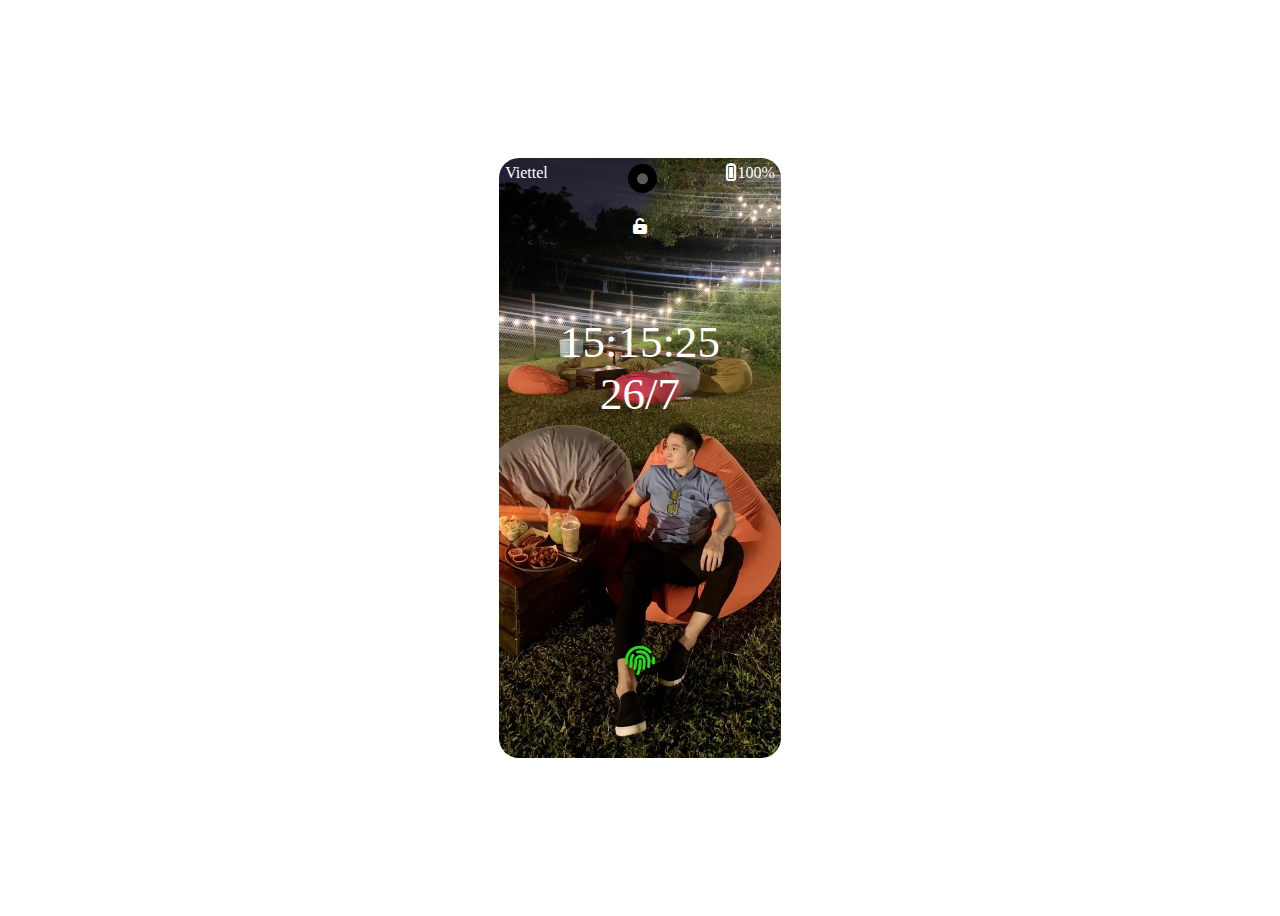
==== index.html @ b7e92d09 "Dien thoai sam sung a50s" ====
<!DOCTYPE html>
<html lang="en">

<head>
    <meta charset="UTF-8">
    <meta name="viewport" content="width=device-width, initial-scale=1.0">
    <title>sam sung A50s</title>
    <link rel="stylesheet" href="index.css">
    <link rel="stylesheet" href="https://cdnjs.cloudflare.com/ajax/libs/font-awesome/6.4.2/css/all.min.css">
</head>

<body>
    <div id="ssA50s">


        <div class="header">
            <div class="tenNhaMang">Viettel</div>
            <div class="taiTho"></div>
            <div class="cotSong-phanTramPin"><i class="fa-solid fa-battery-full"></i> 100%</div>
        </div>



        <div class="iconKhoa"><i class="fa-solid fa-unlock-keyhole"></i></div>
        <div id="clock"></div>
        <div class="vanTay">
            <i class="fa-solid fa-fingerprint"></i>
        </div> 
      
    </div>

    <script src="index.js"></script>
</body>

</html>
---- index.css ----
body{
    display: flex;
    justify-content: center;
    align-items: center;
    height: 100vh;
    color:white;
}
#ssA50s{
    height:158.5mm;
    width:74.5mm;
    background-image: url('img/baiDaSongHong.jpg');
    background-position: center;
    background-size: cover;
    border-radius: 20px;
}
.header{
    display: flex;
    justify-content: space-between;
    padding:6px;
}

.header .taiTho{
    background-color: black;
    height: 0.75cm;
    width: 0.75cm;
    border-radius: 50%;
    position: relative;
}
.header .taiTho:after{
    content: '';
    position: absolute;
    background-color: rgba(255, 255, 255, 0.356);
    height: 0.3cm;
    width: 0.3cm;
    border-radius: 50%;
    top:50%;
    transform: translateY(-50%);
    left:30%;
}
.cotSong-phanTramPin{
    position: relative;
}
.fa-battery-full{
    position: absolute;
    transform: rotate(-90deg);
    right:35px;
}
.iconKhoa{
    text-align: center;
    margin: 0.5cm;
}
.Oclock{
    text-align: center;
    font-size: 300px;
}

#clock {
    color: rgb(255, 255, 255);
    font-size: 45px;
    text-align: center;
    margin-top: 80px;
}
.vanTay{
    position: relative;
    display: flex;
    justify-content: center;
}
.vanTay .fa-fingerprint{
    position: absolute;
    top: 6cm;
    font-size: 30px;
    color:rgb(40, 219, 34);
}
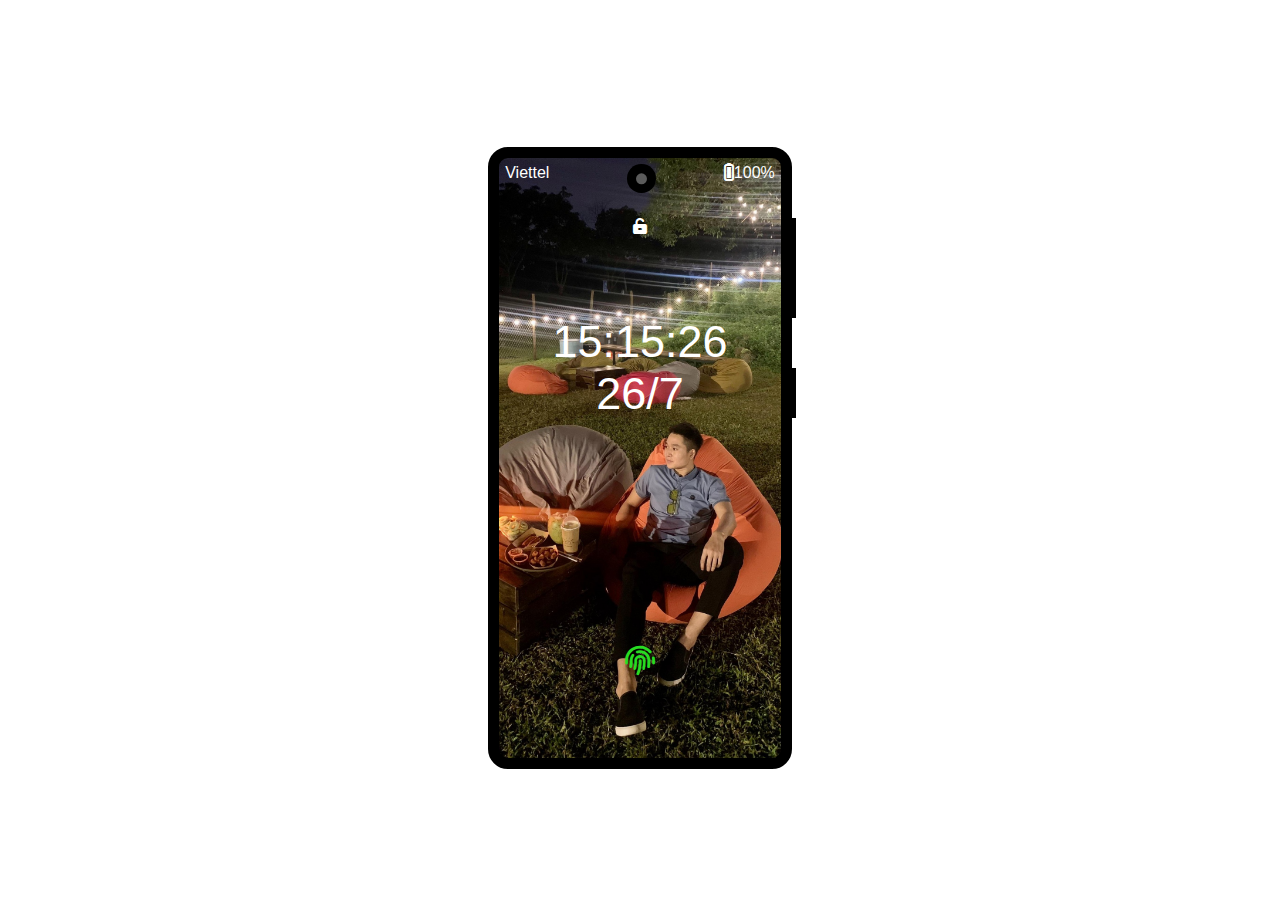
==== commit badde7a3: "them nut + - voi nguon" ====
--- a/index.html
+++ b/index.html
@@ -11,7 +11,8 @@
 
 <body>
     <div id="ssA50s">
-
+        <div class="nut congTru"></div>
+        <div class="nut nguon"></div>
 
         <div class="header">
             <div class="tenNhaMang">Viettel</div>
@@ -25,13 +26,11 @@
         <div id="clock"></div>
         <div class="vanTay">
             <i class="fa-solid fa-fingerprint"></i>
-        </div> 
-      
+        </div>
+
     </div>
 
     <script src="index.js"></script>
 </body>
 
-</html>
-
-
+</html>--- a/index.css
+++ b/index.css
@@ -4,6 +4,7 @@
     align-items: center;
     height: 100vh;
     color:white;
+    font-family: 'Segoe UI', Tahoma, Geneva, Verdana, sans-serif;
 }
 #ssA50s{
     height:158.5mm;
@@ -12,6 +13,26 @@
     background-position: center;
     background-size: cover;
     border-radius: 20px;
+    border:0.3cm solid black;
+    position: relative;
+}
+.nut{
+    background-color: black;
+    position: absolute;
+    right:-15px;
+    top:10%;
+    
+}
+.congTru{
+    width: 10px;
+    height:100px ;
+}
+.nguon{
+        width: 10px;
+        height: 50px;
+        position: absolute;
+        top:35%
+
 }
 .header{
     display: flex;
@@ -43,7 +64,7 @@
 .fa-battery-full{
     position: absolute;
     transform: rotate(-90deg);
-    right:35px;
+    right:37px;
 }
 .iconKhoa{
     text-align: center;
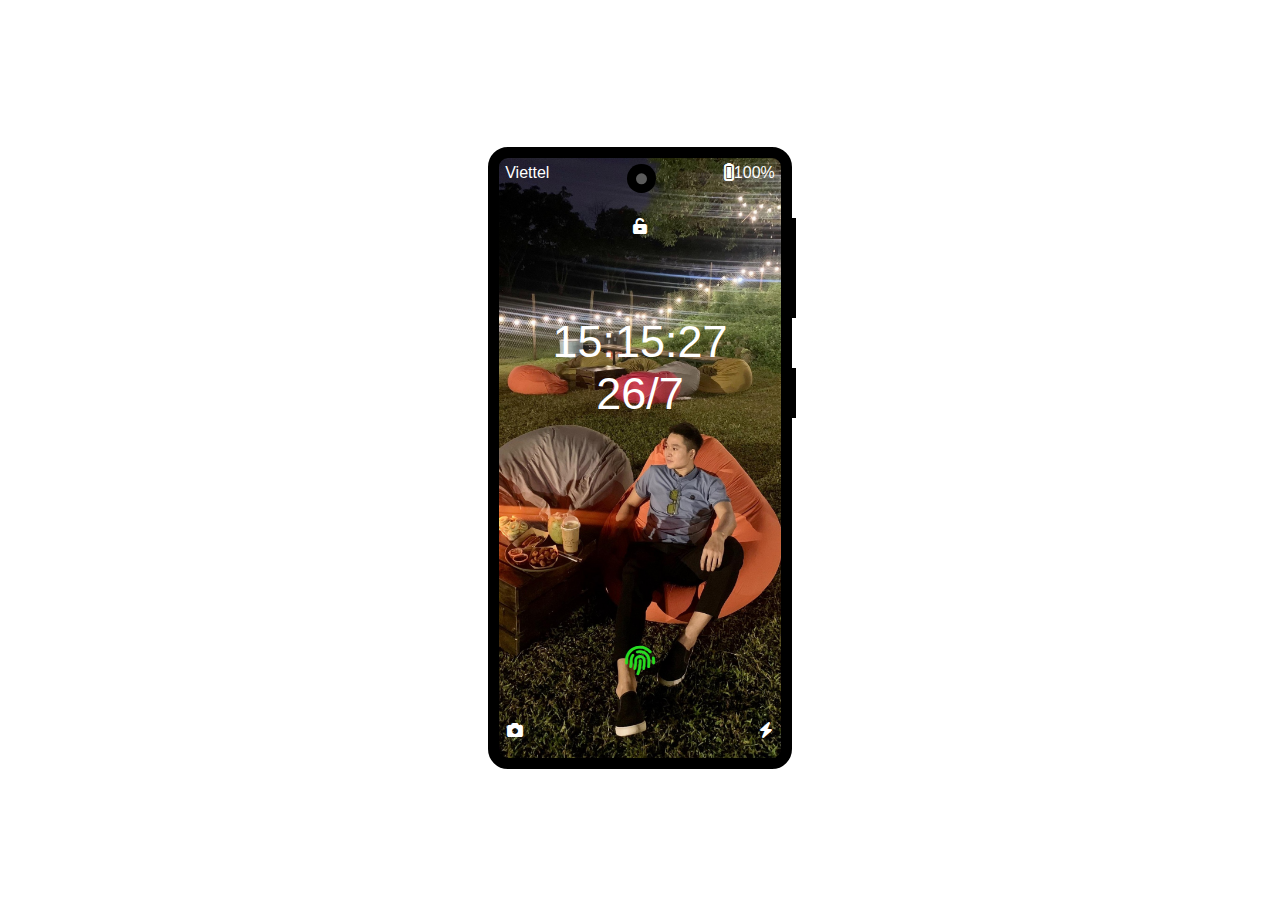
==== commit f1846c78: "add them camera" ====
--- a/index.html
+++ b/index.html
@@ -4,7 +4,7 @@
 <head>
     <meta charset="UTF-8">
     <meta name="viewport" content="width=device-width, initial-scale=1.0">
-    <title>sam sung A50s</title>
+    <title>Điện thoại của Hiếu</title>
     <link rel="stylesheet" href="index.css">
     <link rel="stylesheet" href="https://cdnjs.cloudflare.com/ajax/libs/font-awesome/6.4.2/css/all.min.css">
 </head>
@@ -24,8 +24,13 @@
 
         <div class="iconKhoa"><i class="fa-solid fa-unlock-keyhole"></i></div>
         <div id="clock"></div>
-        <div class="vanTay">
+        <a href="home.html" class="vanTay">
             <i class="fa-solid fa-fingerprint"></i>
+        </a>
+
+        <div class="footer">
+           <i class="fa-solid fa-camera"></i>
+           <i class="fa-solid fa-bolt"></i>
         </div>
 
     </div>
--- a/index.css
+++ b/index.css
@@ -85,6 +85,7 @@
     position: relative;
     display: flex;
     justify-content: center;
+    text-decoration: none;
 }
 .vanTay .fa-fingerprint{
     position: absolute;
@@ -92,3 +93,16 @@
     font-size: 30px;
     color:rgb(40, 219, 34);
 }
+.footer{
+    position: relative;
+    display: flex;
+    justify-content:space-between;
+    bottom:-8cm;
+    
+}
+.footer .fa-camera{
+   margin-left: 8px; 
+}
+.footer .fa-bolt{
+   margin-right: 8px; 
+}
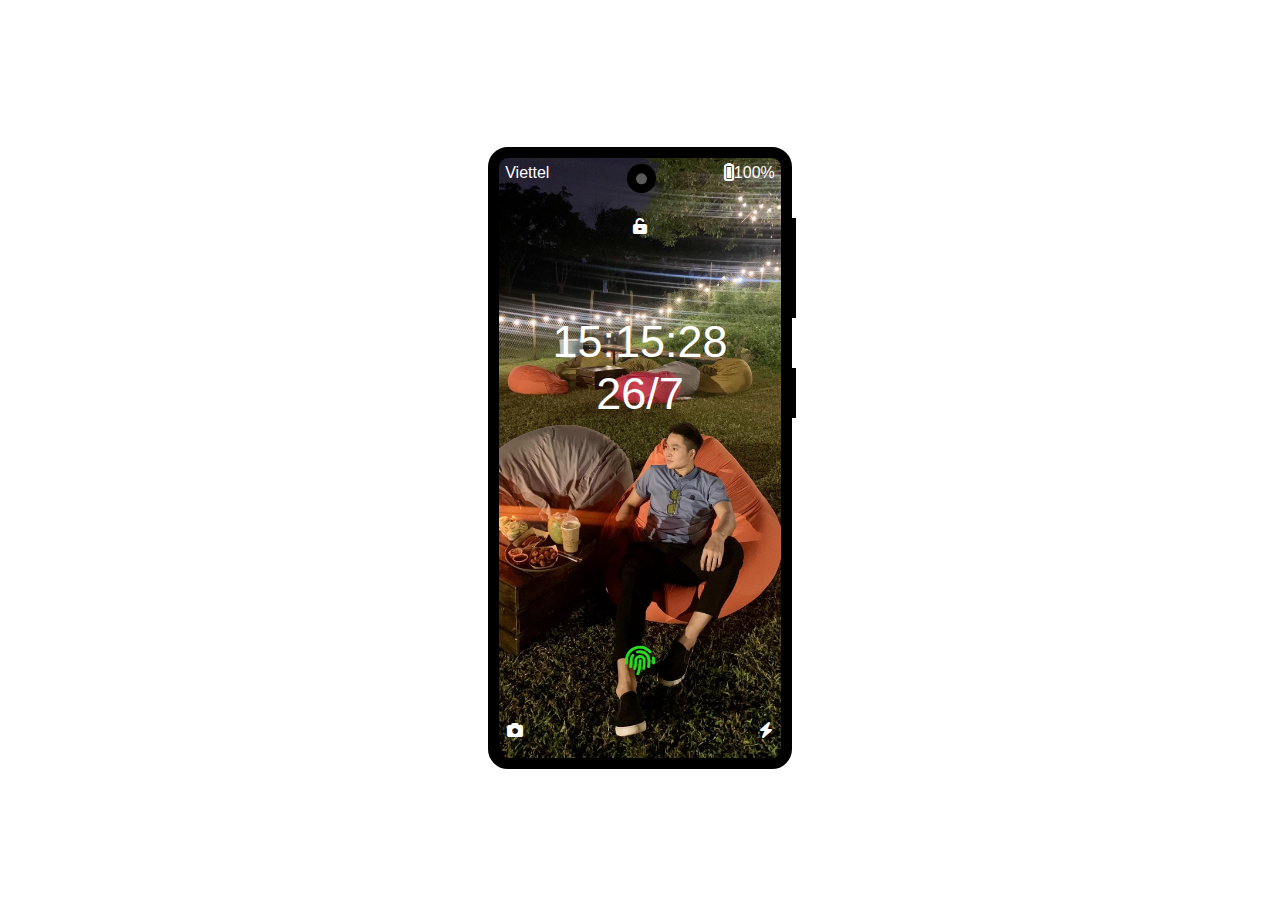
==== commit 7ca24589: "them home" ====
--- a/index.html
+++ b/index.html
@@ -31,6 +31,7 @@
         <div class="footer">
            <i class="fa-solid fa-camera"></i>
            <i class="fa-solid fa-bolt"></i>
+        
         </div>
 
     </div>
